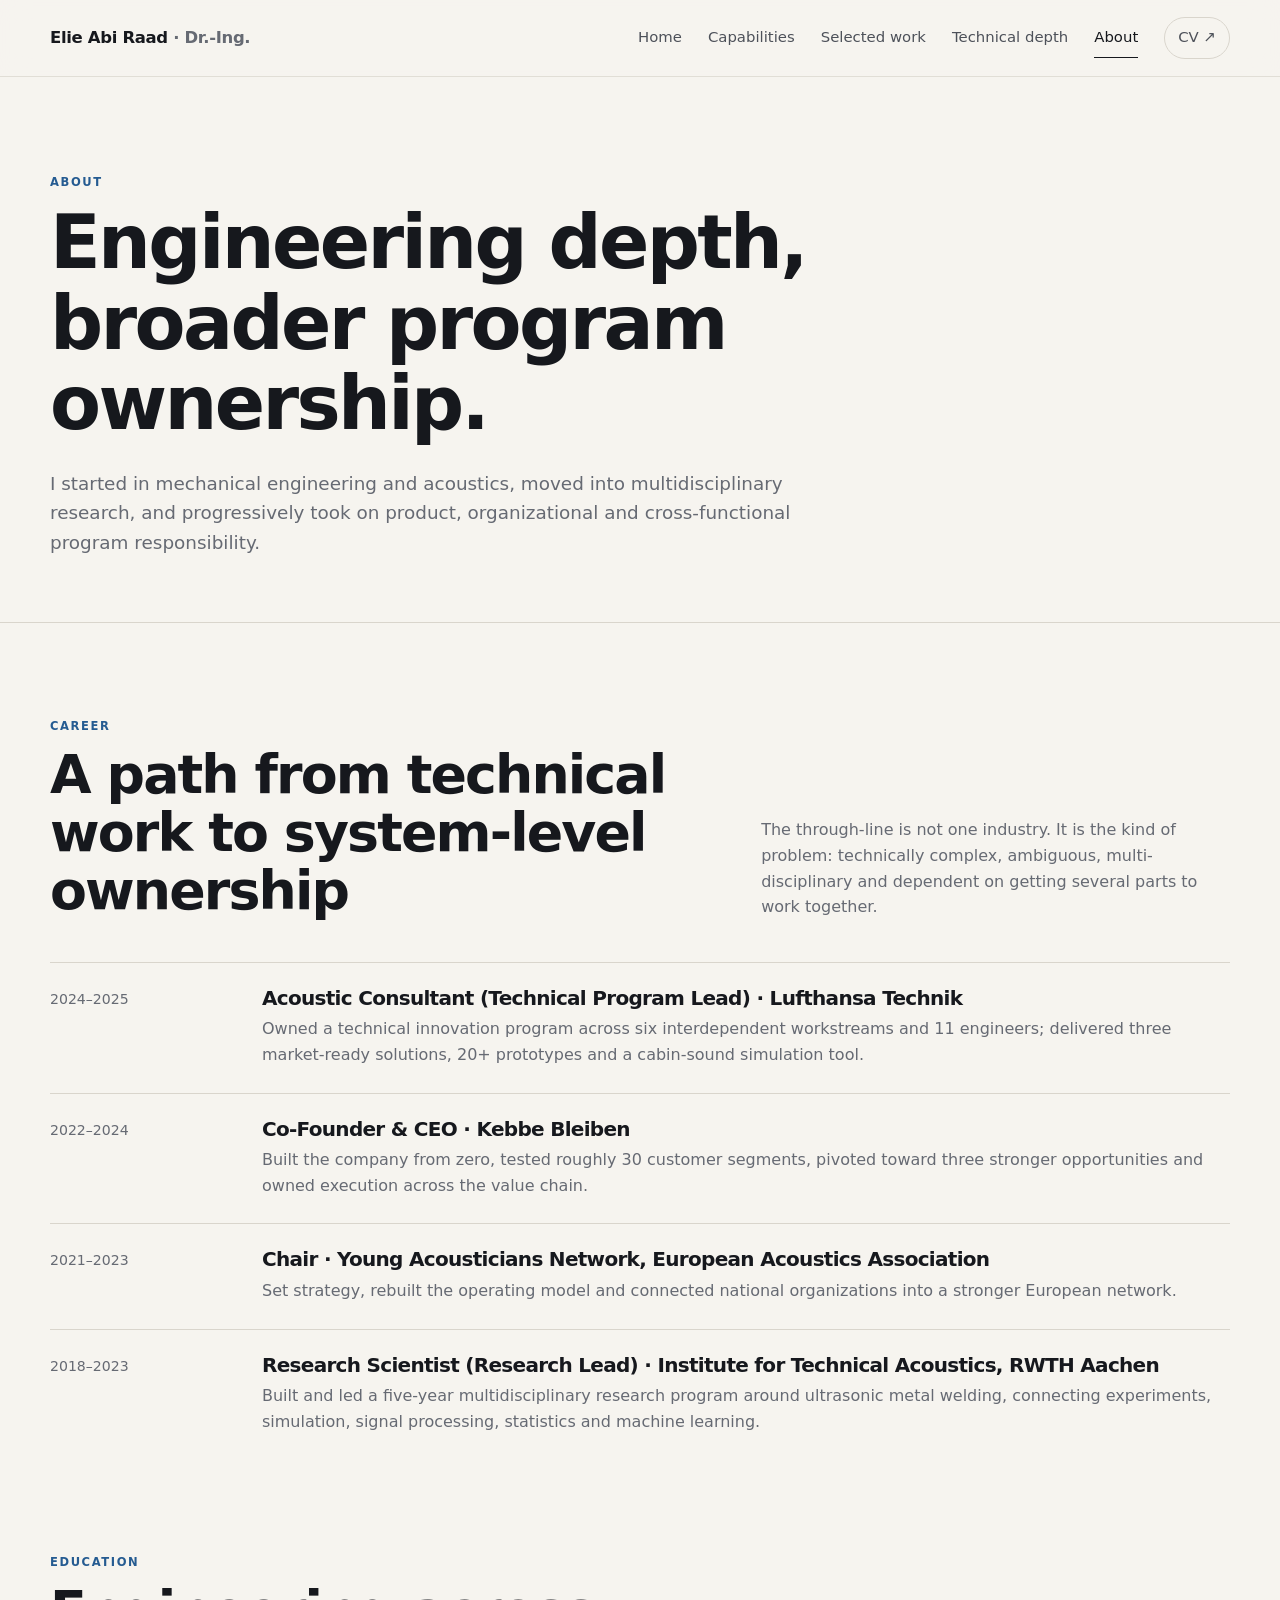
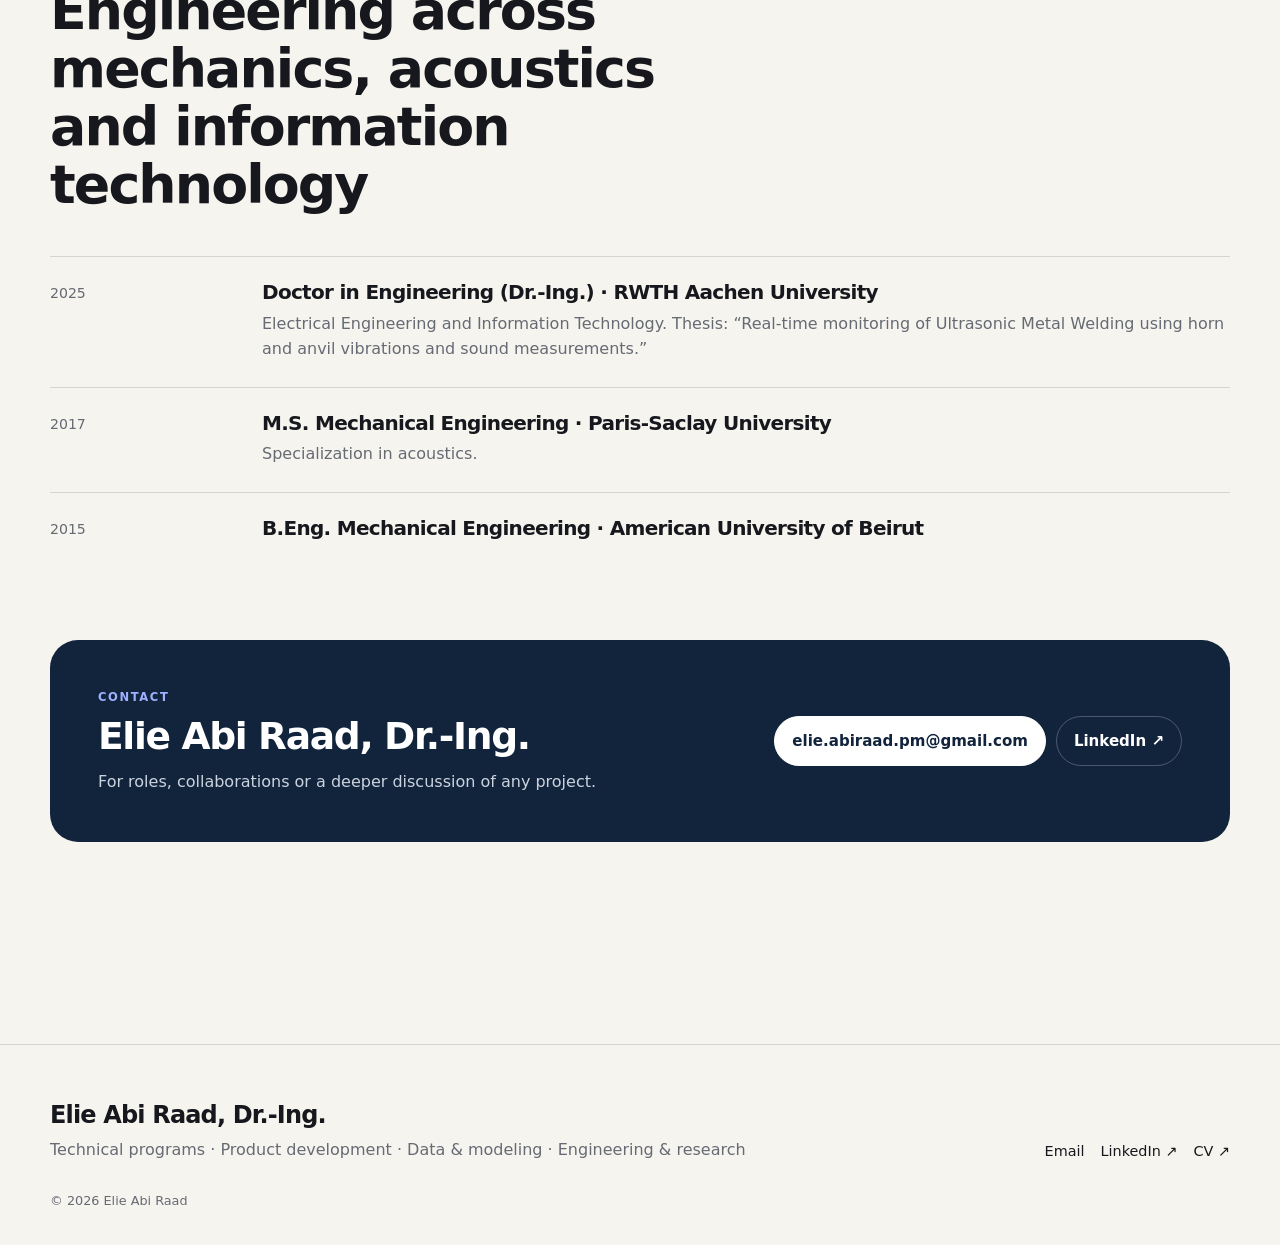
==== about.html @ b0525b2e "Add portfolio website" ====
<!doctype html><html lang="en"><head><meta charset="utf-8"><meta name="viewport" content="width=device-width,initial-scale=1"><title>About — Elie Abi Raad</title><meta name="description" content="Professional background and education of Elie Abi Raad, Dr.-Ing."><meta name="theme-color" content="#f6f4ef"><link rel="icon" href="assets/favicon.svg" type="image/svg+xml"><link rel="stylesheet" href="assets/styles.css"></head><body><nav class="nav"><div class="container nav-inner"><a class="brand" href="index.html">Elie Abi Raad <span>· Dr.-Ing.</span></a><button class="menu-btn" aria-label="Open navigation">☰</button><div class="nav-links"><a href="index.html">Home</a><a href="capabilities.html">Capabilities</a><a href="work.html">Selected work</a><a href="expertise.html">Technical depth</a><a class="active" href="about.html">About</a><a class="cv-link" href="Elie_Abi_Raad_CV.pdf" target="_blank">CV ↗</a></div></div></nav><header class="page-hero"><div class="container"><div class="kicker">About</div><h1>Engineering depth, broader program ownership.</h1><p>I started in mechanical engineering and acoustics, moved into multidisciplinary research, and progressively took on product, organizational and cross-functional program responsibility.</p></div></header><main class="section"><div class="container"><div class="section-head"><div><div class="kicker">Career</div><h2>A path from technical work to system-level ownership</h2></div><p>The through-line is not one industry. It is the kind of problem: technically complex, ambiguous, multi-disciplinary and dependent on getting several parts to work together.</p></div><div class="timeline">
<div class="timeline-item"><div class="date">2024–2025</div><div><h3>Acoustic Consultant (Technical Program Lead) · Lufthansa Technik</h3><p>Owned a technical innovation program across six interdependent workstreams and 11 engineers; delivered three market-ready solutions, 20+ prototypes and a cabin-sound simulation tool.</p></div></div>
<div class="timeline-item"><div class="date">2022–2024</div><div><h3>Co-Founder &amp; CEO · Kebbe Bleiben</h3><p>Built the company from zero, tested roughly 30 customer segments, pivoted toward three stronger opportunities and owned execution across the value chain.</p></div></div>
<div class="timeline-item"><div class="date">2021–2023</div><div><h3>Chair · Young Acousticians Network, European Acoustics Association</h3><p>Set strategy, rebuilt the operating model and connected national organizations into a stronger European network.</p></div></div>
<div class="timeline-item"><div class="date">2018–2023</div><div><h3>Research Scientist (Research Lead) · Institute for Technical Acoustics, RWTH Aachen</h3><p>Built and led a five-year multidisciplinary research program around ultrasonic metal welding, connecting experiments, simulation, signal processing, statistics and machine learning.</p></div></div>
</div><div class="section" style="padding-bottom:0"><div class="section-head"><div><div class="kicker">Education</div><h2>Engineering across mechanics, acoustics and information technology</h2></div></div><div class="timeline"><div class="timeline-item"><div class="date">2025</div><div><h3>Doctor in Engineering (Dr.-Ing.) · RWTH Aachen University</h3><p>Electrical Engineering and Information Technology. Thesis: “Real-time monitoring of Ultrasonic Metal Welding using horn and anvil vibrations and sound measurements.”</p></div></div><div class="timeline-item"><div class="date">2017</div><div><h3>M.S. Mechanical Engineering · Paris-Saclay University</h3><p>Specialization in acoustics.</p></div></div><div class="timeline-item"><div class="date">2015</div><div><h3>B.Eng. Mechanical Engineering · American University of Beirut</h3></div></div></div></div><div class="section tight"><div class="contact-card"><div><div class="kicker" style="color:#9eb0ff">Contact</div><h2 style="font-size:2.35rem;margin-top:10px">Elie Abi Raad, Dr.-Ing.</h2><p>For roles, collaborations or a deeper discussion of any project.</p></div><div class="contact-links"><a class="btn primary" href="mailto:elie.abiraad.pm@gmail.com">elie.abiraad.pm@gmail.com</a><a class="btn" href="https://www.linkedin.com/in/elie-abi-raad" target="_blank" rel="noopener">LinkedIn ↗</a></div></div></div></div></main><footer class="footer"><div class="container footer-grid"><div><h2>Elie Abi Raad, Dr.-Ing.</h2><p>Technical programs · Product development · Data &amp; modeling · Engineering &amp; research</p></div><div class="footer-links"><a href="mailto:elie.abiraad.pm@gmail.com">Email</a><a href="https://www.linkedin.com/in/elie-abi-raad" target="_blank" rel="noopener">LinkedIn ↗</a><a href="Elie_Abi_Raad_CV.pdf" target="_blank">CV ↗</a></div></div><div class="container small" style="margin-top:28px">© <span data-year></span> Elie Abi Raad</div></footer><script src="assets/script.js"></script></body></html>
---- assets/styles.css ----
:root{
  --bg:#f6f4ef; --paper:#fbfaf7; --ink:#16181d; --muted:#666a73; --line:#d9d5cc;
  --blue:#255b91; --blue2:#dce7f2; --navy:#12243c; --green:#315f54; --green2:#dce8e3;
  --warm:#8a5b34; --warm2:#efe3d6; --accent:#6c78c9; --shadow:0 18px 55px rgba(22,24,29,.08);
  --radius:20px; --max:1180px;
}
*{box-sizing:border-box}
html{scroll-behavior:smooth}
body{margin:0;background:var(--bg);color:var(--ink);font-family:Inter,ui-sans-serif,system-ui,-apple-system,BlinkMacSystemFont,"Segoe UI",sans-serif;line-height:1.6}
a{color:inherit;text-decoration:none}
img{display:block;max-width:100%}
button{font:inherit}
.container{width:min(var(--max),calc(100% - 40px));margin:0 auto}
.nav{position:sticky;top:0;z-index:50;background:rgba(246,244,239,.92);backdrop-filter:blur(14px);border-bottom:1px solid rgba(217,213,204,.7)}
.nav-inner{height:76px;display:flex;align-items:center;justify-content:space-between;gap:24px}
.brand{font-weight:760;letter-spacing:-.02em;font-size:1.03rem;white-space:nowrap}
.brand span{font-weight:560;color:var(--muted)}
.nav-links{display:flex;align-items:center;gap:26px;font-size:.93rem;color:#4d5159}
.nav-links a{padding:8px 0;border-bottom:1px solid transparent}
.nav-links a:hover,.nav-links a.active{color:var(--ink);border-bottom-color:var(--ink)}
.nav-links .cv-link{border:1px solid var(--line);padding:8px 13px;border-radius:999px}
.nav-links .cv-link:hover{border-color:var(--ink)}
.menu-btn{display:none;border:0;background:none;font-size:1.4rem;cursor:pointer}
.hero{padding:108px 0 64px}
.hero-grid{display:grid;grid-template-columns:1.25fr .75fr;gap:70px;align-items:end}
.kicker{text-transform:uppercase;letter-spacing:.14em;font-size:.72rem;font-weight:760;color:var(--blue)}
h1,h2,h3{margin:0;line-height:1.08;letter-spacing:-.035em}
h1{font-size:clamp(3.15rem,7.2vw,6.3rem);max-width:930px}
.hero .lead{font-size:clamp(1.1rem,2.1vw,1.35rem);color:#4f535b;max-width:730px;margin:28px 0 0}
.hero-side{border-left:1px solid var(--line);padding-left:28px;color:#555962}
.hero-side strong{display:block;color:var(--ink);font-size:1rem;margin-bottom:7px}
.hero-actions{display:flex;flex-wrap:wrap;gap:12px;margin-top:34px}
.btn{display:inline-flex;align-items:center;justify-content:center;gap:8px;padding:12px 17px;border-radius:999px;border:1px solid var(--line);font-weight:680;font-size:.94rem;transition:.18s ease}
.btn:hover{transform:translateY(-1px);border-color:#9f9a90}
.btn.primary{background:var(--ink);color:white;border-color:var(--ink)}
.btn.ghost{background:rgba(255,255,255,.4)}
.proofbar{display:grid;grid-template-columns:repeat(5,1fr);border-top:1px solid var(--line);border-bottom:1px solid var(--line);margin:28px 0 0}
.proof{padding:25px 18px 24px 0}
.proof+.proof{border-left:1px solid var(--line);padding-left:22px}
.proof strong{display:block;font-size:1.85rem;letter-spacing:-.04em}
.proof span{display:block;color:var(--muted);font-size:.83rem;line-height:1.35;margin-top:4px}
.section{padding:94px 0}
.section.tight{padding:68px 0}
.section-head{display:grid;grid-template-columns:1fr .72fr;gap:60px;align-items:end;margin-bottom:42px}
.section-head h2{font-size:clamp(2.25rem,4.2vw,4rem);margin-top:10px}
.section-head p{color:var(--muted);margin:0;max-width:520px}
.grid-4{display:grid;grid-template-columns:repeat(4,1fr);gap:14px}
.grid-3{display:grid;grid-template-columns:repeat(3,1fr);gap:16px}
.card{border:1px solid var(--line);border-radius:var(--radius);padding:25px;background:rgba(255,255,255,.28);min-height:250px;display:flex;flex-direction:column;justify-content:space-between;transition:.2s ease}
.card:hover{transform:translateY(-3px);box-shadow:var(--shadow);background:var(--paper)}
.card h3{font-size:1.38rem;margin:11px 0 10px}
.card p{color:var(--muted);margin:0;font-size:.95rem}
.num{font-size:.72rem;text-transform:uppercase;letter-spacing:.12em;color:var(--muted);font-weight:750}
.link{font-weight:700;font-size:.9rem;margin-top:30px}
.project-card{min-height:330px}
.project-card .eyebrow{display:flex;justify-content:space-between;gap:15px;color:var(--muted);font-size:.76rem;text-transform:uppercase;letter-spacing:.08em}
.project-card h3{font-size:1.72rem;margin-top:32px}
.project-card .metric{font-size:2.5rem;letter-spacing:-.05em;font-weight:760;margin-top:34px}
.project-card.blue{background:var(--blue2)} .project-card.green{background:var(--green2)} .project-card.warm{background:var(--warm2)} .project-card.dark{background:var(--navy);color:white;border-color:var(--navy)} .project-card.dark p,.project-card.dark .eyebrow{color:#c8d1df}
.reading-path{border-radius:28px;background:var(--navy);color:#fff;padding:54px;display:grid;grid-template-columns:.9fr 1.1fr;gap:70px}
.reading-path p{color:#cbd3de}
.path-row{display:grid;grid-template-columns:150px 1fr;gap:20px;padding:20px 0;border-bottom:1px solid rgba(255,255,255,.14)}
.path-row:last-child{border-bottom:0}
.page-hero{padding:96px 0 65px;border-bottom:1px solid var(--line)}
.page-hero h1{font-size:clamp(2.8rem,5.8vw,5.25rem);max-width:1000px;margin-top:12px}
.page-hero p{max-width:780px;font-size:1.15rem;color:var(--muted);margin:25px 0 0}
.cap-block{display:grid;grid-template-columns:.42fr 1fr;gap:70px;padding:62px 0;border-bottom:1px solid var(--line)}
.cap-block h2{font-size:2.25rem;margin-top:8px}
.cap-list{display:grid;grid-template-columns:1fr 1fr;gap:0 40px;padding:0;margin:0;list-style:none}
.cap-list li{padding:15px 0;border-bottom:1px solid var(--line)}
.evidence{display:flex;flex-wrap:wrap;gap:8px;margin-top:24px}
.pill,.tag{display:inline-flex;border:1px solid var(--line);border-radius:999px;padding:7px 11px;font-size:.79rem;background:rgba(255,255,255,.35)}
.pill:hover{border-color:var(--ink)}
.filters{display:flex;flex-wrap:wrap;gap:8px;margin-bottom:30px}
.filter-btn{border:1px solid var(--line);background:transparent;border-radius:999px;padding:8px 13px;cursor:pointer;color:#5f6269}
.filter-btn.active,.filter-btn:hover{background:var(--ink);color:white;border-color:var(--ink)}
.work-grid{display:grid;grid-template-columns:1fr 1fr;gap:16px}
.work-card{border:1px solid var(--line);border-radius:var(--radius);padding:28px;min-height:330px;display:flex;flex-direction:column;justify-content:space-between;background:rgba(255,255,255,.28);transition:.2s ease}
.work-card:hover{transform:translateY(-3px);box-shadow:var(--shadow);background:var(--paper)}
.work-card h3{font-size:1.75rem;margin:14px 0 14px}
.work-card p{color:var(--muted);margin:0}
.tags{display:flex;gap:7px;flex-wrap:wrap;margin-top:24px}
.work-card>strong{margin-top:32px}
.case-hero{padding:88px 0 54px}
.case-hero h1{font-size:clamp(2.8rem,6vw,5.5rem);max-width:1040px;margin-top:12px}
.case-sub{display:grid;grid-template-columns:1fr .58fr;gap:70px;margin-top:28px}
.case-sub .lead{font-size:1.18rem;color:#50545c;margin:0}
.case-meta{display:grid;grid-template-columns:1fr 1fr;gap:18px;border-left:1px solid var(--line);padding-left:28px}
.meta-item small{display:block;text-transform:uppercase;letter-spacing:.1em;color:var(--muted);font-size:.67rem;font-weight:740}.meta-item strong{display:block;margin-top:5px}
.case-body{display:grid;grid-template-columns:250px 1fr;gap:70px;padding:64px 0 95px}
.case-toc{position:sticky;top:105px;align-self:start;font-size:.86rem;color:var(--muted)}
.case-toc a{display:block;padding:8px 0}.case-toc a:hover{color:var(--ink)}
.case-content section{padding:0 0 72px;scroll-margin-top:105px}
.case-content h2{font-size:2.35rem;margin-bottom:20px}
.case-content h3{font-size:1.35rem;margin:30px 0 12px}
.case-content p{font-size:1.03rem;color:#474b53;max-width:820px}
.case-content ul{color:#474b53;padding-left:1.2rem;max-width:820px}
.case-content li{margin:8px 0}
.stat-grid{display:grid;grid-template-columns:repeat(4,1fr);gap:12px;margin:28px 0}
.stat{border:1px solid var(--line);border-radius:16px;padding:20px;background:rgba(255,255,255,.3)}
.stat strong{font-size:1.75rem;display:block;letter-spacing:-.04em}.stat span{font-size:.78rem;color:var(--muted);display:block;margin-top:4px}
.diagram{border:1px solid var(--line);border-radius:20px;padding:28px;background:var(--paper);margin:28px 0;overflow:auto}
.flow{display:flex;align-items:stretch;gap:8px;min-width:690px}
.flow .node{flex:1;border:1px solid var(--line);border-radius:14px;padding:15px;background:white;font-size:.85rem}.flow .arrow{align-self:center;color:#8b8d93;font-weight:800}
.program-map{display:grid;grid-template-columns:repeat(3,1fr);gap:10px;margin:28px 0}
.program-map .node{border:1px solid var(--line);border-radius:15px;padding:17px;background:rgba(255,255,255,.5)}
.program-map strong{display:block;margin-bottom:4px}.program-map span{font-size:.82rem;color:var(--muted)}
.callout{border-left:3px solid var(--blue);padding:4px 0 4px 22px;margin:28px 0;max-width:820px}.callout strong{display:block;margin-bottom:5px}.callout p{margin:0}
.figure-grid{display:grid;grid-template-columns:1fr 1fr;gap:16px;margin:30px 0}
.figure{border:1px solid var(--line);border-radius:18px;overflow:hidden;background:white}
.figure img{width:100%;height:320px;object-fit:cover;background:#fff}.figure.tall img{height:420px;object-fit:contain;padding:10px}
.figure figcaption{padding:13px 16px;color:var(--muted);font-size:.78rem;border-top:1px solid var(--line)}
.source-list{padding:0;margin:18px 0 0;list-style:none}.source-list li{padding:9px 0;border-bottom:1px solid var(--line)}.source-list a{text-decoration:underline;text-underline-offset:3px}
.expertise-grid{display:grid;grid-template-columns:repeat(2,1fr);gap:16px}
.expertise-card{border:1px solid var(--line);border-radius:20px;padding:28px;min-height:260px;background:rgba(255,255,255,.28)}
.expertise-card h3{font-size:1.65rem;margin:12px 0}.expertise-card p{color:var(--muted)}
.timeline{margin-top:35px}
.timeline-item{display:grid;grid-template-columns:180px 1fr;gap:32px;padding:25px 0;border-top:1px solid var(--line)}
.timeline-item .date{color:var(--muted);font-size:.88rem}.timeline-item h3{font-size:1.25rem;margin-bottom:7px}.timeline-item p{margin:0;color:var(--muted)}
.contact-card{border-radius:28px;background:var(--navy);color:white;padding:48px;display:grid;grid-template-columns:1fr auto;gap:40px;align-items:center}
.contact-card p{color:#cbd3de;margin:12px 0 0}.contact-links{display:flex;flex-wrap:wrap;gap:10px}.contact-card .btn{border-color:rgba(255,255,255,.24);color:white}.contact-card .btn.primary{background:white;color:var(--navy);border-color:white}
.footer{padding:58px 0 34px;border-top:1px solid var(--line);margin-top:40px}
.footer-grid{display:flex;justify-content:space-between;align-items:end;gap:30px}.footer h2{font-size:1.5rem}.footer p{color:var(--muted);margin:8px 0 0}.footer-links{display:flex;gap:16px;flex-wrap:wrap;font-size:.9rem}.small{font-size:.8rem;color:var(--muted)}
@media(max-width:900px){
  .menu-btn{display:block}.nav-links{display:none;position:absolute;left:20px;right:20px;top:68px;background:var(--paper);border:1px solid var(--line);border-radius:16px;padding:16px;box-shadow:var(--shadow);flex-direction:column;align-items:stretch;gap:3px}.nav-links.open{display:flex}.nav-links a{padding:10px 8px}
  .hero{padding-top:72px}.hero-grid,.section-head,.reading-path,.case-sub,.case-body,.cap-block,.contact-card{grid-template-columns:1fr;gap:30px}.hero-side,.case-meta{border-left:0;border-top:1px solid var(--line);padding:24px 0 0}.case-body{padding-top:38px}.case-toc{display:none}
  .grid-4{grid-template-columns:1fr 1fr}.grid-3{grid-template-columns:1fr 1fr}.proofbar{grid-template-columns:repeat(2,1fr)}.proof:nth-child(odd){border-left:0;padding-left:0}.proof:nth-child(even){border-left:1px solid var(--line);padding-left:18px}.proof:last-child{border-top:1px solid var(--line)}
  .stat-grid{grid-template-columns:1fr 1fr}.program-map{grid-template-columns:1fr 1fr}.work-grid{grid-template-columns:1fr}.figure-grid{grid-template-columns:1fr}.expertise-grid{grid-template-columns:1fr}.timeline-item{grid-template-columns:1fr;gap:5px}
}
@media(max-width:600px){
  .container{width:min(var(--max),calc(100% - 28px))}.nav-inner{height:68px}.brand{font-size:.92rem}.brand span{display:none}
  h1{font-size:3rem}.grid-4,.grid-3{grid-template-columns:1fr}.section{padding:70px 0}.proofbar{grid-template-columns:1fr}.proof,.proof:nth-child(even),.proof:nth-child(odd){border-left:0!important;border-top:1px solid var(--line);padding:18px 0}.proof:first-child{border-top:0}.cap-list{grid-template-columns:1fr}.stat-grid,.program-map{grid-template-columns:1fr}.reading-path{padding:32px}.path-row{grid-template-columns:1fr;gap:5px}.case-meta{grid-template-columns:1fr}.figure img{height:auto}.figure.tall img{height:auto}.contact-card{padding:32px}.footer-grid{align-items:flex-start;flex-direction:column}
}
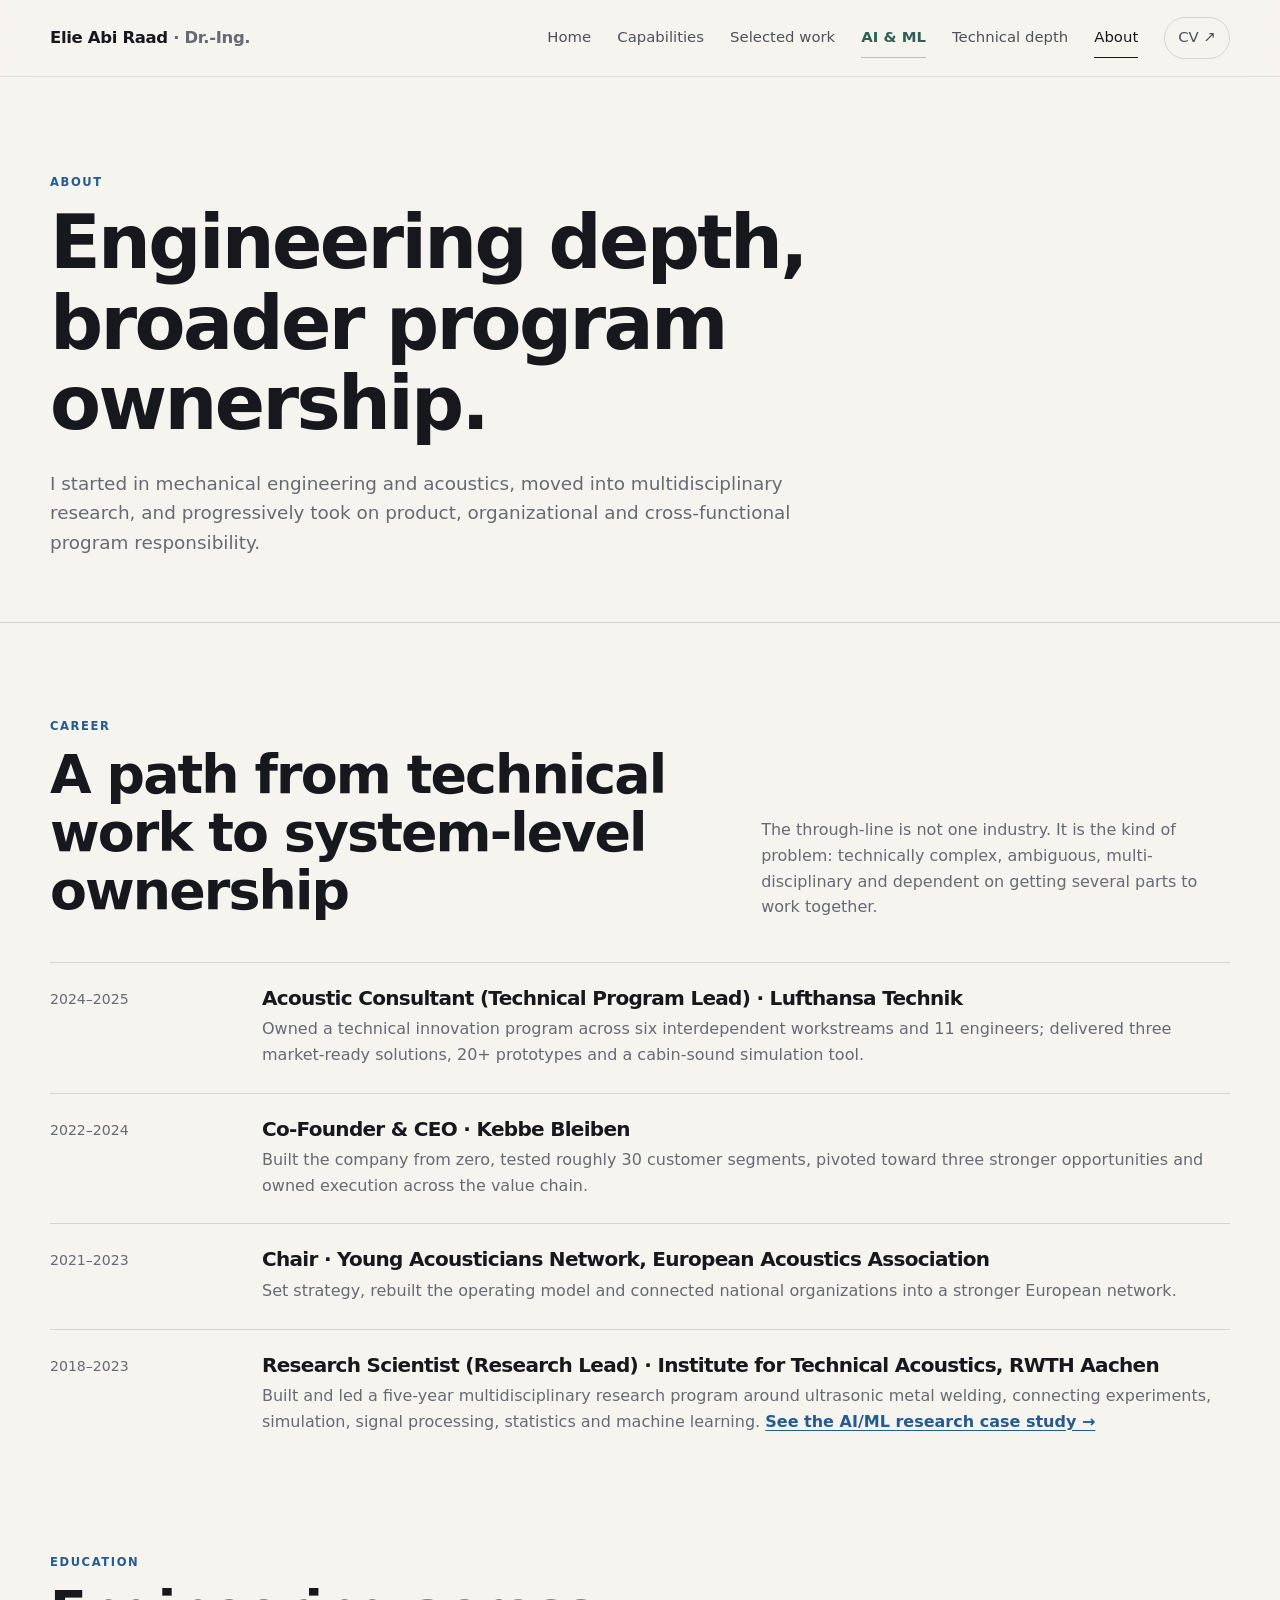
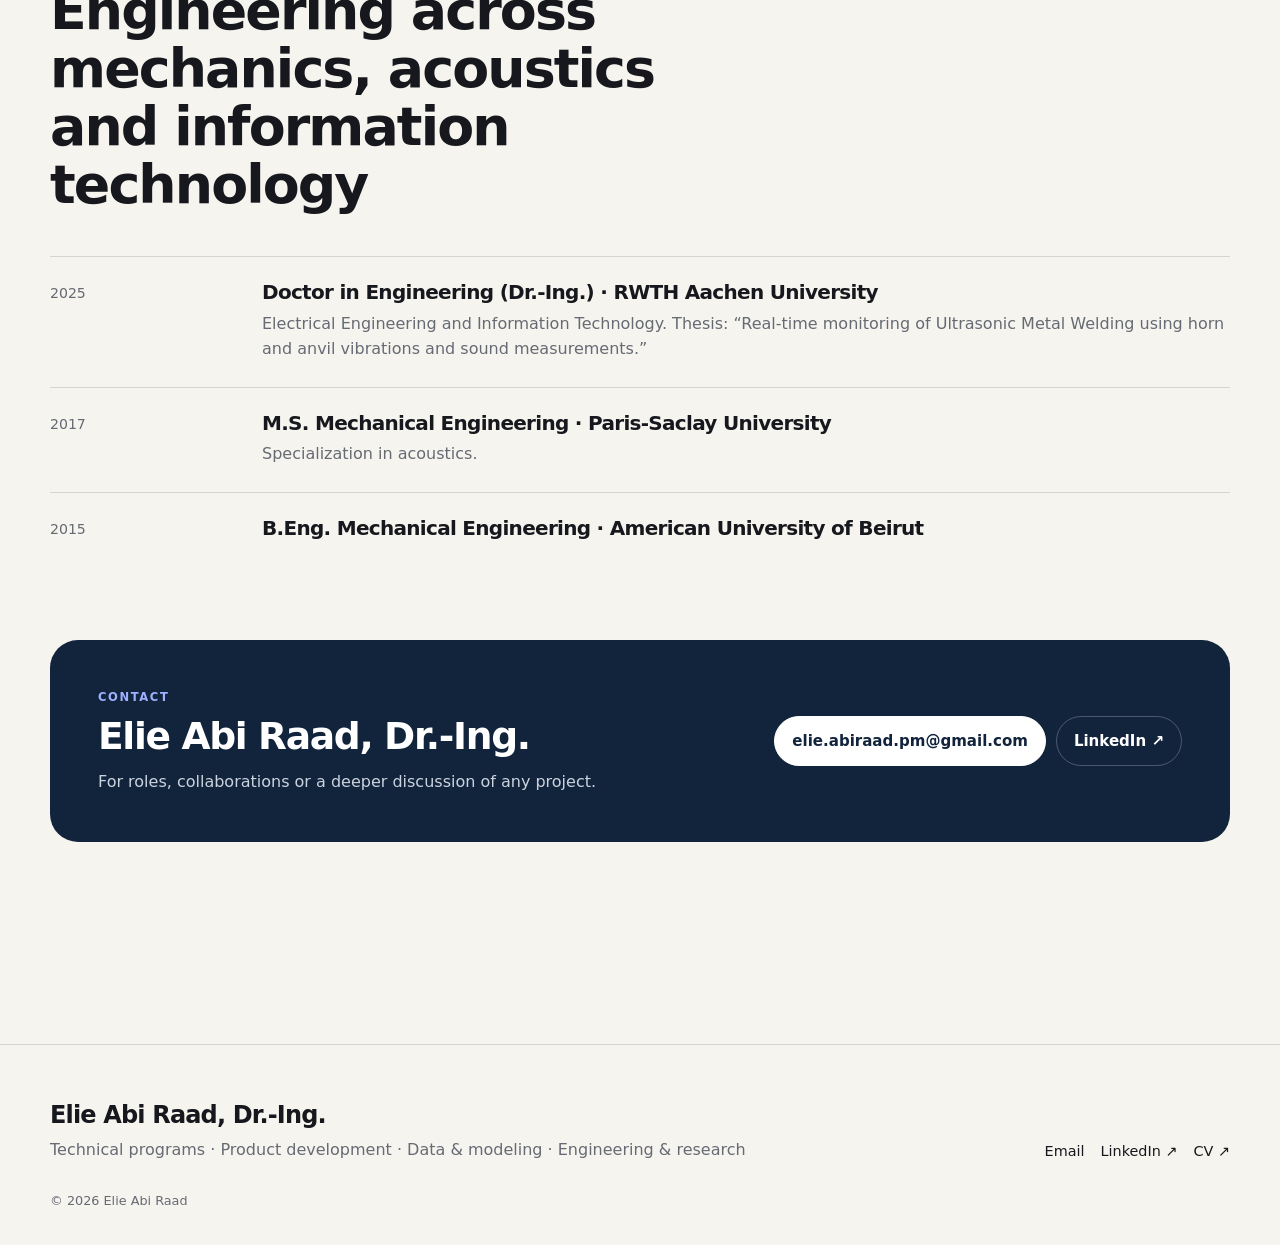
==== commit fe79c0b3: "Adding a page describing ML/AI Adding a page describing ML/AI based on my phd chapter 5 and on the d" ====
--- a/about.html
+++ b/about.html
@@ -1,6 +1,6 @@
-<!doctype html><html lang="en"><head><meta charset="utf-8"><meta name="viewport" content="width=device-width,initial-scale=1"><title>About — Elie Abi Raad</title><meta name="description" content="Professional background and education of Elie Abi Raad, Dr.-Ing."><meta name="theme-color" content="#f6f4ef"><link rel="icon" href="assets/favicon.svg" type="image/svg+xml"><link rel="stylesheet" href="assets/styles.css"></head><body><nav class="nav"><div class="container nav-inner"><a class="brand" href="index.html">Elie Abi Raad <span>· Dr.-Ing.</span></a><button class="menu-btn" aria-label="Open navigation">☰</button><div class="nav-links"><a href="index.html">Home</a><a href="capabilities.html">Capabilities</a><a href="work.html">Selected work</a><a href="expertise.html">Technical depth</a><a class="active" href="about.html">About</a><a class="cv-link" href="Elie_Abi_Raad_CV.pdf" target="_blank">CV ↗</a></div></div></nav><header class="page-hero"><div class="container"><div class="kicker">About</div><h1>Engineering depth, broader program ownership.</h1><p>I started in mechanical engineering and acoustics, moved into multidisciplinary research, and progressively took on product, organizational and cross-functional program responsibility.</p></div></header><main class="section"><div class="container"><div class="section-head"><div><div class="kicker">Career</div><h2>A path from technical work to system-level ownership</h2></div><p>The through-line is not one industry. It is the kind of problem: technically complex, ambiguous, multi-disciplinary and dependent on getting several parts to work together.</p></div><div class="timeline">
+<!doctype html><html lang="en"><head><meta charset="utf-8"><meta name="viewport" content="width=device-width,initial-scale=1"><title>About — Elie Abi Raad</title><meta name="description" content="Professional background and education of Elie Abi Raad, Dr.-Ing."><meta name="theme-color" content="#f6f4ef"><link rel="icon" href="assets/favicon.svg" type="image/svg+xml"><link rel="stylesheet" href="assets/styles.css"></head><body><nav class="nav"><div class="container nav-inner"><a class="brand" href="index.html">Elie Abi Raad <span>· Dr.-Ing.</span></a><button class="menu-btn" aria-label="Open navigation">☰</button><div class="nav-links"><a href="index.html">Home</a><a href="capabilities.html">Capabilities</a><a href="work.html">Selected work</a><a class="ai-nav-link" href="work/machine-learning.html">AI &amp; ML</a><a href="expertise.html">Technical depth</a><a class="active" href="about.html">About</a><a class="cv-link" href="Elie_Abi_Raad_CV.pdf" target="_blank">CV ↗</a></div></div></nav><header class="page-hero"><div class="container"><div class="kicker">About</div><h1>Engineering depth, broader program ownership.</h1><p>I started in mechanical engineering and acoustics, moved into multidisciplinary research, and progressively took on product, organizational and cross-functional program responsibility.</p></div></header><main class="section"><div class="container"><div class="section-head"><div><div class="kicker">Career</div><h2>A path from technical work to system-level ownership</h2></div><p>The through-line is not one industry. It is the kind of problem: technically complex, ambiguous, multi-disciplinary and dependent on getting several parts to work together.</p></div><div class="timeline">
 <div class="timeline-item"><div class="date">2024–2025</div><div><h3>Acoustic Consultant (Technical Program Lead) · Lufthansa Technik</h3><p>Owned a technical innovation program across six interdependent workstreams and 11 engineers; delivered three market-ready solutions, 20+ prototypes and a cabin-sound simulation tool.</p></div></div>
 <div class="timeline-item"><div class="date">2022–2024</div><div><h3>Co-Founder &amp; CEO · Kebbe Bleiben</h3><p>Built the company from zero, tested roughly 30 customer segments, pivoted toward three stronger opportunities and owned execution across the value chain.</p></div></div>
 <div class="timeline-item"><div class="date">2021–2023</div><div><h3>Chair · Young Acousticians Network, European Acoustics Association</h3><p>Set strategy, rebuilt the operating model and connected national organizations into a stronger European network.</p></div></div>
-<div class="timeline-item"><div class="date">2018–2023</div><div><h3>Research Scientist (Research Lead) · Institute for Technical Acoustics, RWTH Aachen</h3><p>Built and led a five-year multidisciplinary research program around ultrasonic metal welding, connecting experiments, simulation, signal processing, statistics and machine learning.</p></div></div>
+<div class="timeline-item"><div class="date">2018–2023</div><div><h3>Research Scientist (Research Lead) · Institute for Technical Acoustics, RWTH Aachen</h3><p>Built and led a five-year multidisciplinary research program around ultrasonic metal welding, connecting experiments, simulation, signal processing, statistics and machine learning. <a href="work/machine-learning.html" class="inline-case-link">See the AI/ML research case study →</a></p></div></div>
 </div><div class="section" style="padding-bottom:0"><div class="section-head"><div><div class="kicker">Education</div><h2>Engineering across mechanics, acoustics and information technology</h2></div></div><div class="timeline"><div class="timeline-item"><div class="date">2025</div><div><h3>Doctor in Engineering (Dr.-Ing.) · RWTH Aachen University</h3><p>Electrical Engineering and Information Technology. Thesis: “Real-time monitoring of Ultrasonic Metal Welding using horn and anvil vibrations and sound measurements.”</p></div></div><div class="timeline-item"><div class="date">2017</div><div><h3>M.S. Mechanical Engineering · Paris-Saclay University</h3><p>Specialization in acoustics.</p></div></div><div class="timeline-item"><div class="date">2015</div><div><h3>B.Eng. Mechanical Engineering · American University of Beirut</h3></div></div></div></div><div class="section tight"><div class="contact-card"><div><div class="kicker" style="color:#9eb0ff">Contact</div><h2 style="font-size:2.35rem;margin-top:10px">Elie Abi Raad, Dr.-Ing.</h2><p>For roles, collaborations or a deeper discussion of any project.</p></div><div class="contact-links"><a class="btn primary" href="mailto:elie.abiraad.pm@gmail.com">elie.abiraad.pm@gmail.com</a><a class="btn" href="https://www.linkedin.com/in/elie-abi-raad" target="_blank" rel="noopener">LinkedIn ↗</a></div></div></div></div></main><footer class="footer"><div class="container footer-grid"><div><h2>Elie Abi Raad, Dr.-Ing.</h2><p>Technical programs · Product development · Data &amp; modeling · Engineering &amp; research</p></div><div class="footer-links"><a href="mailto:elie.abiraad.pm@gmail.com">Email</a><a href="https://www.linkedin.com/in/elie-abi-raad" target="_blank" rel="noopener">LinkedIn ↗</a><a href="Elie_Abi_Raad_CV.pdf" target="_blank">CV ↗</a></div></div><div class="container small" style="margin-top:28px">© <span data-year></span> Elie Abi Raad</div></footer><script src="assets/script.js"></script></body></html>
--- a/assets/styles.css
+++ b/assets/styles.css
@@ -22,6 +22,10 @@
 .nav-links .cv-link{border:1px solid var(--line);padding:8px 13px;border-radius:999px}
 .nav-links .cv-link:hover{border-color:var(--ink)}
 .menu-btn{display:none;border:0;background:none;font-size:1.4rem;cursor:pointer}
+.nav-links .ai-nav-link{font-weight:750;color:var(--green);border-bottom-color:rgba(49,95,84,.35)}
+.nav-links .ai-nav-link:hover{border-bottom-color:var(--green)}
+.inline-case-link{color:var(--blue);font-weight:700;text-decoration:underline;text-underline-offset:3px}
+@media(max-width:1100px) and (min-width:901px){.nav-inner{gap:15px}.brand{font-size:.95rem}.nav-links{gap:12px;font-size:.82rem}}
 .hero{padding:108px 0 64px}
 .hero-grid{display:grid;grid-template-columns:1.25fr .75fr;gap:70px;align-items:end}
 .kicker{text-transform:uppercase;letter-spacing:.14em;font-size:.72rem;font-weight:760;color:var(--blue)}
@@ -132,3 +136,72 @@
   .container{width:min(var(--max),calc(100% - 28px))}.nav-inner{height:68px}.brand{font-size:.92rem}.brand span{display:none}
   h1{font-size:3rem}.grid-4,.grid-3{grid-template-columns:1fr}.section{padding:70px 0}.proofbar{grid-template-columns:1fr}.proof,.proof:nth-child(even),.proof:nth-child(odd){border-left:0!important;border-top:1px solid var(--line);padding:18px 0}.proof:first-child{border-top:0}.cap-list{grid-template-columns:1fr}.stat-grid,.program-map{grid-template-columns:1fr}.reading-path{padding:32px}.path-row{grid-template-columns:1fr;gap:5px}.case-meta{grid-template-columns:1fr}.figure img{height:auto}.figure.tall img{height:auto}.contact-card{padding:32px}.footer-grid{align-items:flex-start;flex-direction:column}
 }
+
+
+/* Peer-reviewed paper deep-dive page (scoped to .paper-* classes) */
+.paper-hero{padding-top:47px;padding-bottom:46px}
+.paper-breadcrumb{color:var(--muted);font-size:.84rem;margin:0 0 42px}
+.paper-breadcrumb a{text-decoration:underline;text-underline-offset:3px;text-decoration-color:var(--line)}
+.paper-breadcrumb span{padding:0 7px;color:#a3a09b}
+.paper-hero h1{max-width:1100px;font-size:clamp(2.8rem,5.9vw,5.25rem);letter-spacing:-.052em;line-height:1.035}
+.paper-hero-bottom{display:grid;grid-template-columns:1.1fr .7fr;gap:36px;align-items:end;margin-top:28px}
+.paper-lede{font-size:clamp(1.1rem,1.75vw,1.3rem);line-height:1.62;color:#51555c;max-width:790px;margin:0}
+.paper-hero-actions{display:flex;gap:10px;flex-wrap:wrap;justify-content:flex-end}
+.paper-label-row{border-top:1px solid var(--line);padding-top:18px;margin-top:41px;display:flex;flex-wrap:wrap;gap:8px 28px;color:var(--muted);font-size:.83rem}
+.paper-label-row span:before{content:"•";margin-right:8px;color:var(--blue)}
+.paper-photo-wrap{margin-top:2px}
+.paper-photo{margin:0;border:1px solid var(--line);border-radius:0 0 20px 20px;overflow:hidden;background:var(--paper)}
+.paper-photo a{display:block;overflow:hidden;background:#d8dce1}
+.paper-photo img{width:100%;height:clamp(330px,45vw,560px);object-fit:cover;object-position:center 58%;transition:transform .35s ease}
+.paper-photo a:hover img{transform:scale(1.018)}
+.paper-photo figcaption{padding:14px 21px;color:var(--muted);font-size:.86rem;line-height:1.5}
+.paper-photo figcaption strong{color:var(--ink)}.paper-photo figcaption span,.paper-figure figcaption span{color:#767a82}
+.paper-proof{display:grid;grid-template-columns:repeat(4,1fr);border-bottom:1px solid var(--line);padding:26px 0 29px;gap:16px}
+.paper-proof>div{padding-left:20px;border-left:1px solid var(--line)}.paper-proof>div:first-child{padding-left:0;border:0}
+.paper-proof strong{display:block;letter-spacing:-.05em;font-size:clamp(1.65rem,2.7vw,2.4rem);line-height:1.15}
+.paper-proof span{display:block;color:var(--muted);font-size:.83rem;margin-top:7px;line-height:1.3;max-width:215px}
+.paper-case-body{padding-top:72px}.paper-case-body .case-toc{top:112px}
+.paper-case-body .case-toc a{border-left:1px solid var(--line);padding:8px 0 8px 14px}
+.paper-case-body .case-toc a:hover{border-left-color:var(--blue);color:var(--blue)}
+.paper-content section{padding-bottom:82px;border-bottom:1px solid var(--line);margin-bottom:70px}
+.paper-content section:last-child{border-bottom:0;margin-bottom:0;padding-bottom:0}
+.paper-content h2{font-size:clamp(2rem,3.25vw,2.85rem);max-width:770px;line-height:1.15;margin:12px 0 20px}
+.paper-content p{font-size:1.04rem;line-height:1.78;margin:17px 0}
+.paper-content a:not(.btn){color:var(--blue)}
+.paper-pullquote{border-left:3px solid var(--blue);padding:18px 0 18px 25px;margin:28px 0;color:var(--navy);font-weight:630;line-height:1.46;font-size:clamp(1.2rem,2vw,1.56rem);max-width:780px}
+.paper-detail-grid,.paper-results-grid,.paper-skill-grid{display:grid;grid-template-columns:repeat(2,1fr);gap:12px;margin-top:30px}
+.paper-detail-grid>div,.paper-skill-grid>div{background:var(--paper);border:1px solid var(--line);border-radius:16px;padding:21px}
+.paper-mini-kicker{display:block;letter-spacing:.13em;text-transform:uppercase;color:var(--blue);font-weight:740;font-size:.71rem;margin-bottom:10px}
+.paper-detail-grid strong,.paper-skill-grid strong{display:block;font-size:1.11rem;line-height:1.3}
+.paper-detail-grid p,.paper-skill-grid p{font-size:.9rem;color:var(--muted);line-height:1.56;margin:8px 0 0}
+.paper-steps{display:grid;grid-template-columns:repeat(3,1fr);gap:9px;margin:27px 0 30px}
+.paper-steps>div{border:1px solid var(--line);border-radius:13px;background:var(--paper);padding:18px;min-width:0}
+.paper-steps span{display:block;color:var(--blue);font-size:.7rem;font-weight:750;letter-spacing:.1em;margin-bottom:8px}
+.paper-steps strong{display:block;font-size:1.08rem}.paper-steps small{display:block;color:var(--muted);font-size:.78rem;line-height:1.35;margin-top:5px}
+.paper-figure-pair{display:grid;grid-template-columns:1fr 1fr;gap:16px;margin-top:28px}
+.paper-figure{margin:30px 0 26px;border:1px solid var(--line);border-radius:15px;overflow:hidden;background:#fff}
+.paper-figure-pair .paper-figure{margin:0}
+.paper-figure a{display:block;overflow:hidden;background:white}
+.paper-figure img{width:100%;height:auto;object-fit:contain;background:white}
+.paper-figure-pair .paper-figure img{aspect-ratio:1.7;object-fit:contain}
+.paper-figure figcaption{padding:13px 18px 15px;font-size:.84rem;line-height:1.55;color:var(--muted);border-top:1px solid var(--line)}
+.paper-figure figcaption strong{color:var(--ink)}
+.paper-figure-wide{margin:30px 0}
+.paper-detection-steps{margin:27px 0;padding:0;list-style:none!important;max-width:850px!important}
+.paper-detection-steps li{display:flex;gap:18px;align-items:baseline;padding:17px 0;border-top:1px solid var(--line);margin:0!important}
+.paper-detection-steps li:last-child{border-bottom:1px solid var(--line)}
+.paper-detection-steps strong{min-width:235px;max-width:235px;font-size:1rem;color:var(--ink);line-height:1.4}
+.paper-detection-steps span{line-height:1.58;color:var(--muted);font-size:.94rem}
+.paper-more-figure{margin:20px 0 10px;border:1px solid var(--line);border-radius:15px;overflow:hidden;background:var(--paper)}
+.paper-more-figure summary{padding:17px 20px;cursor:pointer;color:var(--blue);font-weight:670}
+.paper-more-figure summary:hover{text-decoration:underline}.paper-more-figure figure{margin:12px 16px 16px}
+.paper-results-grid>div{border-top:2px solid var(--blue);padding:16px 2px 10px}
+.paper-results-grid strong{display:block;font-size:1.95rem;line-height:1.2;letter-spacing:-.04em}
+.paper-results-grid span{display:block;color:var(--muted);font-size:.86rem;margin-top:5px}
+.paper-related{background:var(--blue2);border-radius:18px;padding:27px 30px;display:grid;grid-template-columns:1fr auto;align-items:center;gap:20px;margin-top:32px}
+.paper-related h3{margin:7px 0 9px;font-size:1.4rem}.paper-related p{margin:0;font-size:.93rem;line-height:1.6}.paper-related .btn{white-space:nowrap;background:rgba(255,255,255,.5)}
+.paper-smallnote{font-size:.83rem!important;color:var(--muted)!important;margin-top:26px!important}
+@media(max-width:1080px){.paper-hero-bottom{grid-template-columns:1fr}.paper-hero-actions{justify-content:flex-start}.paper-case-body{gap:35px;grid-template-columns:200px 1fr}}
+@media(max-width:900px){.paper-case-body{grid-template-columns:1fr}.paper-proof{grid-template-columns:repeat(2,1fr)}.paper-proof>div:nth-child(3){border:0;padding-left:0}.paper-related{grid-template-columns:1fr}}
+@media(max-width:600px){.paper-hero{padding-top:25px}.paper-breadcrumb{margin-bottom:26px}.paper-label-row{gap:8px 16px}.paper-photo img{height:auto}.paper-proof{gap:14px}.paper-proof>div{padding-left:14px}.paper-proof strong{font-size:1.68rem}.paper-proof span{font-size:.79rem}.paper-figure-pair,.paper-detail-grid,.paper-skill-grid{grid-template-columns:1fr}.paper-steps{grid-template-columns:repeat(2,1fr)}.paper-steps>div{padding:13px}.paper-content section{padding-bottom:54px;margin-bottom:53px}.paper-detection-steps li{display:block}.paper-detection-steps strong{display:block;max-width:none;margin-bottom:6px}.paper-related{padding:24px}.paper-hero h1{font-size:clamp(2.75rem,9vw,3.5rem)}}
+@media(prefers-reduced-motion:reduce){.paper-photo img{transition:none}}
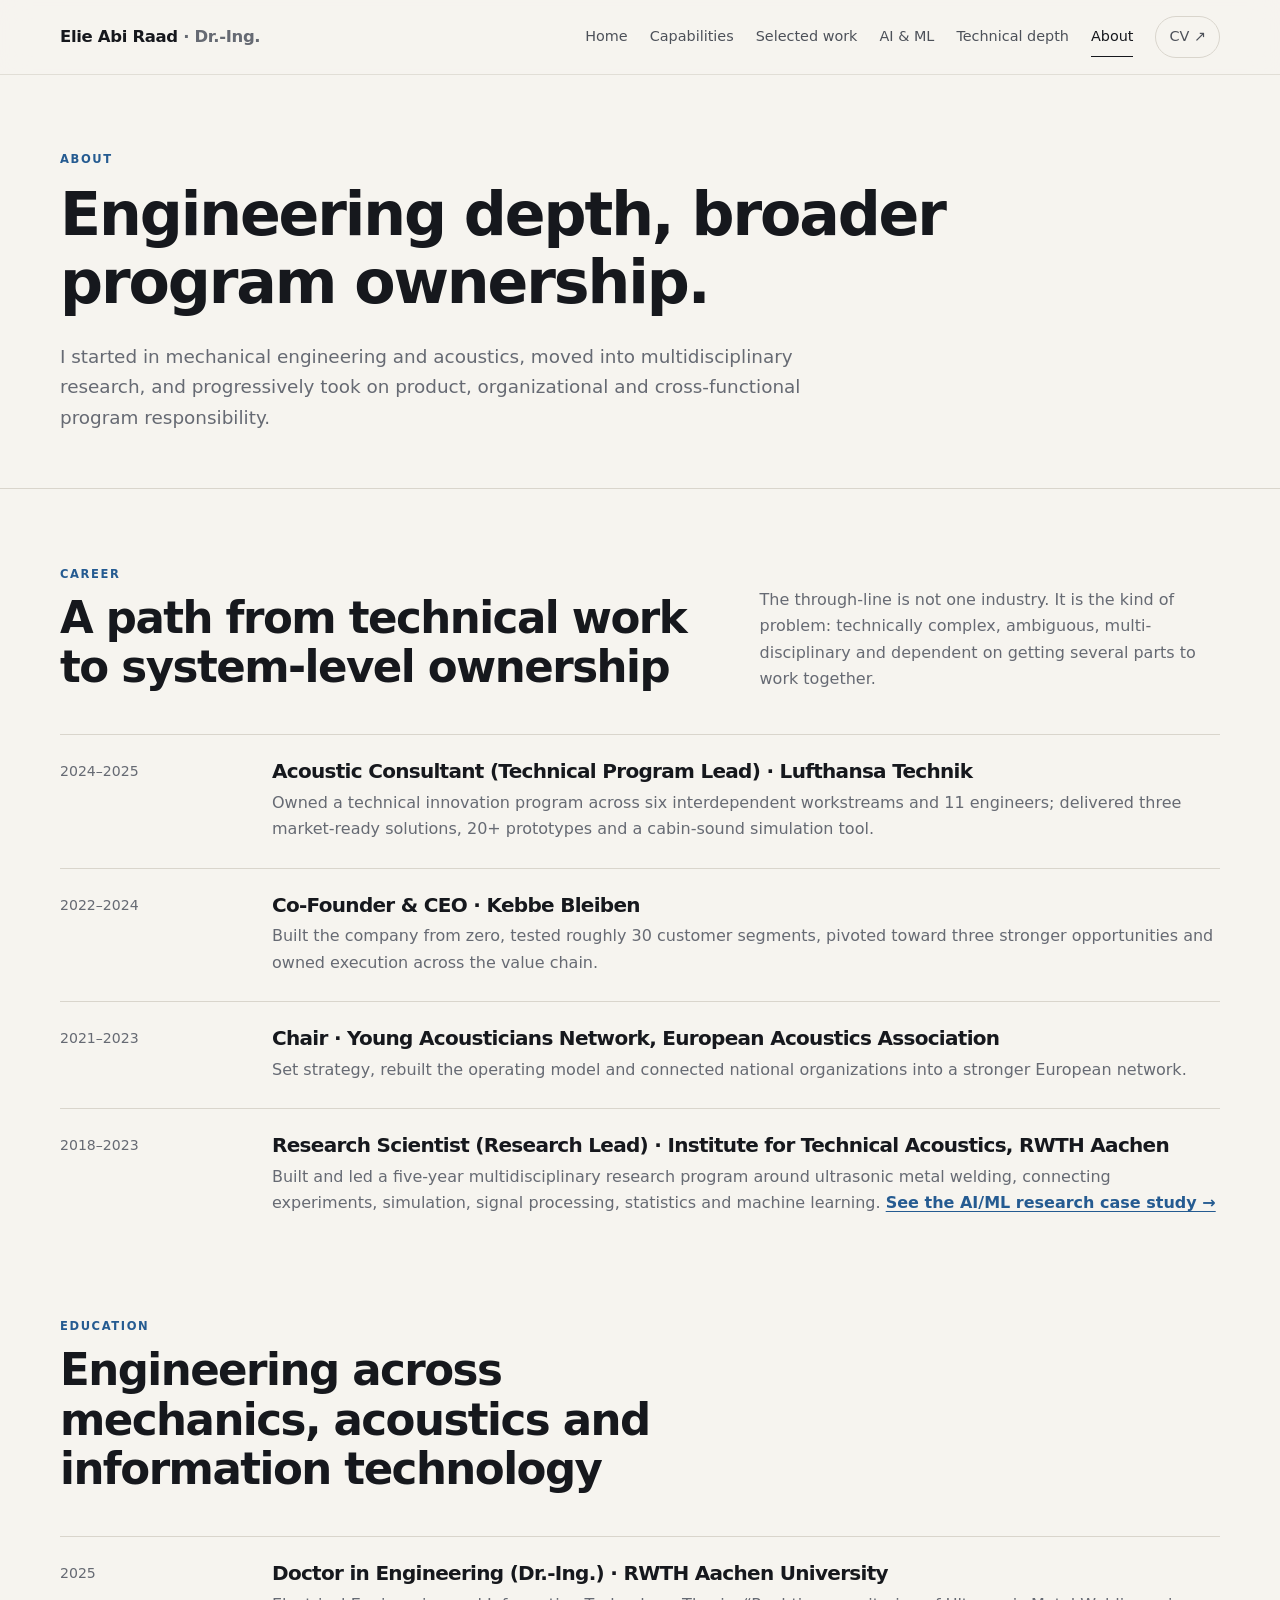
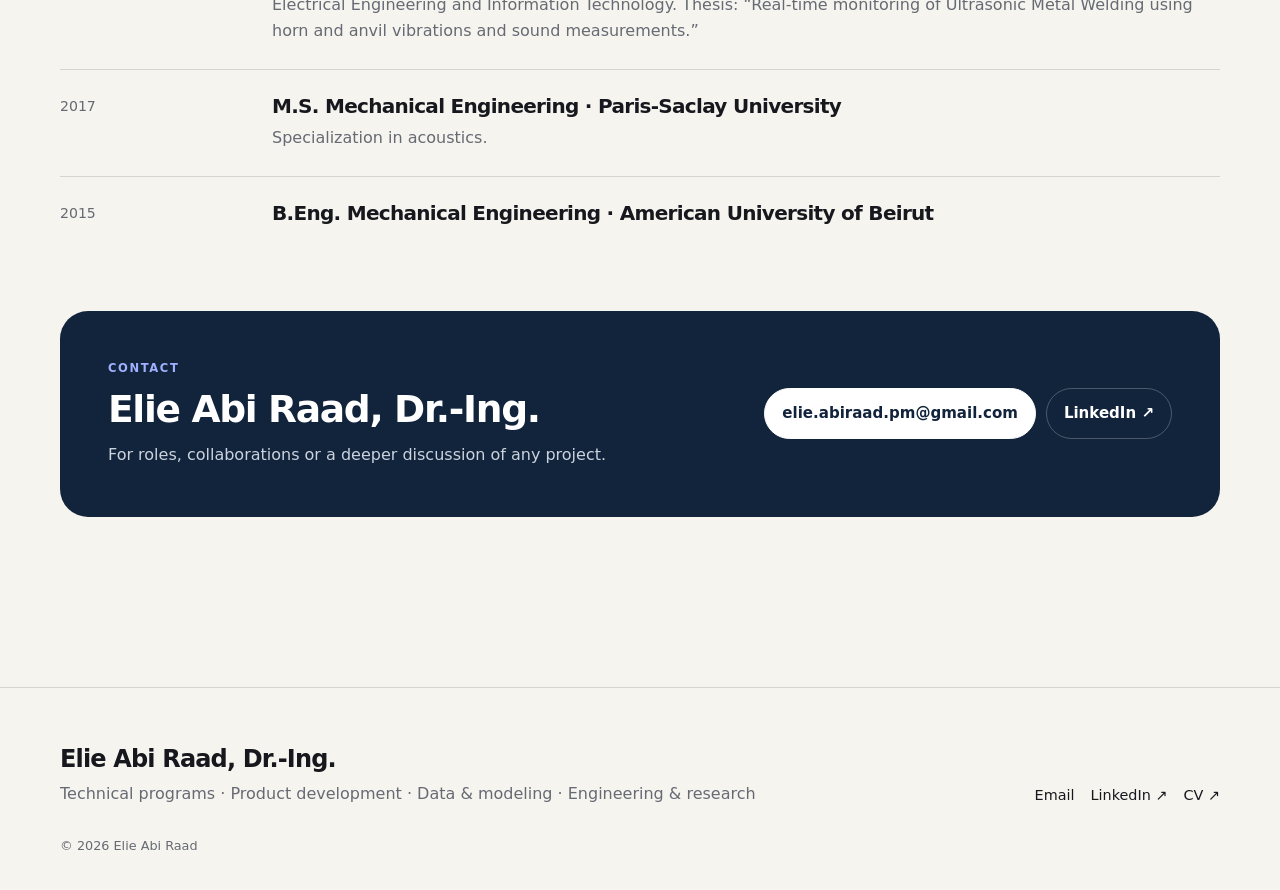
==== commit 5d0f9e9d: "Unifying the themes" ====
--- a/about.html
+++ b/about.html
@@ -1,4 +1,4 @@
-<!doctype html><html lang="en"><head><meta charset="utf-8"><meta name="viewport" content="width=device-width,initial-scale=1"><title>About — Elie Abi Raad</title><meta name="description" content="Professional background and education of Elie Abi Raad, Dr.-Ing."><meta name="theme-color" content="#f6f4ef"><link rel="icon" href="assets/favicon.svg" type="image/svg+xml"><link rel="stylesheet" href="assets/styles.css"></head><body><nav class="nav"><div class="container nav-inner"><a class="brand" href="index.html">Elie Abi Raad <span>· Dr.-Ing.</span></a><button class="menu-btn" aria-label="Open navigation">☰</button><div class="nav-links"><a href="index.html">Home</a><a href="capabilities.html">Capabilities</a><a href="work.html">Selected work</a><a class="ai-nav-link" href="work/machine-learning.html">AI &amp; ML</a><a href="expertise.html">Technical depth</a><a class="active" href="about.html">About</a><a class="cv-link" href="Elie_Abi_Raad_CV.pdf" target="_blank">CV ↗</a></div></div></nav><header class="page-hero"><div class="container"><div class="kicker">About</div><h1>Engineering depth, broader program ownership.</h1><p>I started in mechanical engineering and acoustics, moved into multidisciplinary research, and progressively took on product, organizational and cross-functional program responsibility.</p></div></header><main class="section"><div class="container"><div class="section-head"><div><div class="kicker">Career</div><h2>A path from technical work to system-level ownership</h2></div><p>The through-line is not one industry. It is the kind of problem: technically complex, ambiguous, multi-disciplinary and dependent on getting several parts to work together.</p></div><div class="timeline">
+<!doctype html><html lang="en"><head><meta charset="utf-8"><meta name="viewport" content="width=device-width,initial-scale=1"><title>About — Elie Abi Raad</title><meta name="description" content="Professional background and education of Elie Abi Raad, Dr.-Ing."><meta name="theme-color" content="#f6f4ef"><link rel="icon" href="assets/favicon.svg" type="image/svg+xml"><link rel="stylesheet" href="assets/styles.css?v=20261106b"></head><body><nav class="nav"><div class="container nav-inner"><a class="brand" href="index.html">Elie Abi Raad <span>· Dr.-Ing.</span></a><button class="menu-btn" aria-label="Open navigation">☰</button><div class="nav-links"><a href="index.html">Home</a><a href="capabilities.html">Capabilities</a><a href="work.html">Selected work</a><a class="ai-nav-link" href="work/machine-learning.html">AI &amp; ML</a><a href="expertise.html">Technical depth</a><a class="active" href="about.html">About</a><a class="cv-link" href="Elie_Abi_Raad_CV.pdf" target="_blank">CV ↗</a></div></div></nav><header class="page-hero"><div class="container"><div class="kicker">About</div><h1>Engineering depth, broader program ownership.</h1><p>I started in mechanical engineering and acoustics, moved into multidisciplinary research, and progressively took on product, organizational and cross-functional program responsibility.</p></div></header><main class="section"><div class="container"><div class="section-head"><div><div class="kicker">Career</div><h2>A path from technical work to system-level ownership</h2></div><p>The through-line is not one industry. It is the kind of problem: technically complex, ambiguous, multi-disciplinary and dependent on getting several parts to work together.</p></div><div class="timeline">
 <div class="timeline-item"><div class="date">2024–2025</div><div><h3>Acoustic Consultant (Technical Program Lead) · Lufthansa Technik</h3><p>Owned a technical innovation program across six interdependent workstreams and 11 engineers; delivered three market-ready solutions, 20+ prototypes and a cabin-sound simulation tool.</p></div></div>
 <div class="timeline-item"><div class="date">2022–2024</div><div><h3>Co-Founder &amp; CEO · Kebbe Bleiben</h3><p>Built the company from zero, tested roughly 30 customer segments, pivoted toward three stronger opportunities and owned execution across the value chain.</p></div></div>
 <div class="timeline-item"><div class="date">2021–2023</div><div><h3>Chair · Young Acousticians Network, European Acoustics Association</h3><p>Set strategy, rebuilt the operating model and connected national organizations into a stronger European network.</p></div></div>
--- a/assets/styles.css
+++ b/assets/styles.css
@@ -3,35 +3,33 @@
   --bg:#f6f4ef; --paper:#fbfaf7; --ink:#16181d; --muted:#666a73; --line:#d9d5cc;
   --blue:#255b91; --blue2:#dce7f2; --navy:#12243c; --green:#315f54; --green2:#dce8e3;
   --warm:#8a5b34; --warm2:#efe3d6; --accent:#6c78c9; --shadow:0 18px 55px rgba(22,24,29,.08);
-  --radius:20px; --max:1180px;
+  --radius:18px; --max:1160px;
 }
 *{box-sizing:border-box}
-html{scroll-behavior:smooth}
-body{margin:0;background:var(--bg);color:var(--ink);font-family:Inter,ui-sans-serif,system-ui,-apple-system,BlinkMacSystemFont,"Segoe UI",sans-serif;line-height:1.6}
+html{scroll-behavior:smooth;scroll-padding-top:100px}
+body{margin:0;background:var(--bg);color:var(--ink);font-family:Inter,ui-sans-serif,system-ui,-apple-system,BlinkMacSystemFont,"Segoe UI",sans-serif;line-height:1.65;-webkit-font-smoothing:antialiased}
 a{color:inherit;text-decoration:none}
 img{display:block;max-width:100%}
 button{font:inherit}
 .container{width:min(var(--max),calc(100% - 40px));margin:0 auto}
 .nav{position:sticky;top:0;z-index:50;background:rgba(246,244,239,.92);backdrop-filter:blur(14px);border-bottom:1px solid rgba(217,213,204,.7)}
-.nav-inner{height:76px;display:flex;align-items:center;justify-content:space-between;gap:24px}
+.nav-inner{height:74px;display:flex;align-items:center;justify-content:space-between;gap:24px}
 .brand{font-weight:760;letter-spacing:-.02em;font-size:1.03rem;white-space:nowrap}
 .brand span{font-weight:560;color:var(--muted)}
-.nav-links{display:flex;align-items:center;gap:26px;font-size:.93rem;color:#4d5159}
+.nav-links{display:flex;align-items:center;gap:22px;font-size:.9rem;color:#4d5159}
 .nav-links a{padding:8px 0;border-bottom:1px solid transparent}
 .nav-links a:hover,.nav-links a.active{color:var(--ink);border-bottom-color:var(--ink)}
 .nav-links .cv-link{border:1px solid var(--line);padding:8px 13px;border-radius:999px}
 .nav-links .cv-link:hover{border-color:var(--ink)}
 .menu-btn{display:none;border:0;background:none;font-size:1.4rem;cursor:pointer}
-.nav-links .ai-nav-link{font-weight:750;color:var(--green);border-bottom-color:rgba(49,95,84,.35)}
-.nav-links .ai-nav-link:hover{border-bottom-color:var(--green)}
 .inline-case-link{color:var(--blue);font-weight:700;text-decoration:underline;text-underline-offset:3px}
 @media(max-width:1100px) and (min-width:901px){.nav-inner{gap:15px}.brand{font-size:.95rem}.nav-links{gap:12px;font-size:.82rem}}
-.hero{padding:108px 0 64px}
-.hero-grid{display:grid;grid-template-columns:1.25fr .75fr;gap:70px;align-items:end}
+.hero{padding:78px 0 55px}
+.hero-grid{display:grid;grid-template-columns:minmax(0,1.45fr) minmax(260px,.65fr);gap:clamp(30px,4vw,65px);align-items:end}
 .kicker{text-transform:uppercase;letter-spacing:.14em;font-size:.72rem;font-weight:760;color:var(--blue)}
-h1,h2,h3{margin:0;line-height:1.08;letter-spacing:-.035em}
-h1{font-size:clamp(3.15rem,7.2vw,6.3rem);max-width:930px}
-.hero .lead{font-size:clamp(1.1rem,2.1vw,1.35rem);color:#4f535b;max-width:730px;margin:28px 0 0}
+h1,h2,h3{margin:0;line-height:1.13;letter-spacing:-.035em;text-wrap:balance}
+h1{font-size:clamp(3rem,4.8vw,4.85rem);max-width:930px}
+.hero .lead{font-size:clamp(1.04rem,1.55vw,1.23rem);color:#4f535b;max-width:680px;margin:24px 0 0;line-height:1.65}
 .hero-side{border-left:1px solid var(--line);padding-left:28px;color:#555962}
 .hero-side strong{display:block;color:var(--ink);font-size:1rem;margin-bottom:7px}
 .hero-actions{display:flex;flex-wrap:wrap;gap:12px;margin-top:34px}
@@ -40,34 +38,34 @@
 .btn.primary{background:var(--ink);color:white;border-color:var(--ink)}
 .btn.ghost{background:rgba(255,255,255,.4)}
 .proofbar{display:grid;grid-template-columns:repeat(5,1fr);border-top:1px solid var(--line);border-bottom:1px solid var(--line);margin:28px 0 0}
-.proof{padding:25px 18px 24px 0}
+.proof{padding:22px 18px 21px 0}
 .proof+.proof{border-left:1px solid var(--line);padding-left:22px}
 .proof strong{display:block;font-size:1.85rem;letter-spacing:-.04em}
 .proof span{display:block;color:var(--muted);font-size:.83rem;line-height:1.35;margin-top:4px}
-.section{padding:94px 0}
-.section.tight{padding:68px 0}
+.section{padding:76px 0}
+.section.tight{padding:54px 0}
 .section-head{display:grid;grid-template-columns:1fr .72fr;gap:60px;align-items:end;margin-bottom:42px}
-.section-head h2{font-size:clamp(2.25rem,4.2vw,4rem);margin-top:10px}
+.section-head h2{font-size:clamp(2rem,3.4vw,3.15rem);margin-top:10px}
 .section-head p{color:var(--muted);margin:0;max-width:520px}
 .grid-4{display:grid;grid-template-columns:repeat(4,1fr);gap:14px}
 .grid-3{display:grid;grid-template-columns:repeat(3,1fr);gap:16px}
-.card{border:1px solid var(--line);border-radius:var(--radius);padding:25px;background:rgba(255,255,255,.28);min-height:250px;display:flex;flex-direction:column;justify-content:space-between;transition:.2s ease}
+.card{border:1px solid var(--line);border-radius:var(--radius);padding:25px;background:rgba(255,255,255,.28);min-height:215px;display:flex;flex-direction:column;justify-content:space-between;transition:.2s ease}
 .card:hover{transform:translateY(-3px);box-shadow:var(--shadow);background:var(--paper)}
 .card h3{font-size:1.38rem;margin:11px 0 10px}
 .card p{color:var(--muted);margin:0;font-size:.95rem}
 .num{font-size:.72rem;text-transform:uppercase;letter-spacing:.12em;color:var(--muted);font-weight:750}
 .link{font-weight:700;font-size:.9rem;margin-top:30px}
-.project-card{min-height:330px}
+.project-card{min-height:290px}
 .project-card .eyebrow{display:flex;justify-content:space-between;gap:15px;color:var(--muted);font-size:.76rem;text-transform:uppercase;letter-spacing:.08em}
-.project-card h3{font-size:1.72rem;margin-top:32px}
-.project-card .metric{font-size:2.5rem;letter-spacing:-.05em;font-weight:760;margin-top:34px}
+.project-card h3{font-size:1.5rem;margin-top:25px}
+.project-card .metric{font-size:2rem;letter-spacing:-.05em;font-weight:760;margin-top:24px}
 .project-card.blue{background:var(--blue2)} .project-card.green{background:var(--green2)} .project-card.warm{background:var(--warm2)} .project-card.dark{background:var(--navy);color:white;border-color:var(--navy)} .project-card.dark p,.project-card.dark .eyebrow{color:#c8d1df}
 .reading-path{border-radius:28px;background:var(--navy);color:#fff;padding:54px;display:grid;grid-template-columns:.9fr 1.1fr;gap:70px}
 .reading-path p{color:#cbd3de}
 .path-row{display:grid;grid-template-columns:150px 1fr;gap:20px;padding:20px 0;border-bottom:1px solid rgba(255,255,255,.14)}
 .path-row:last-child{border-bottom:0}
-.page-hero{padding:96px 0 65px;border-bottom:1px solid var(--line)}
-.page-hero h1{font-size:clamp(2.8rem,5.8vw,5.25rem);max-width:1000px;margin-top:12px}
+.page-hero{padding:75px 0 55px;border-bottom:1px solid var(--line)}
+.page-hero h1{font-size:clamp(2.65rem,4.7vw,4.5rem);max-width:970px;margin-top:12px}
 .page-hero p{max-width:780px;font-size:1.15rem;color:var(--muted);margin:25px 0 0}
 .cap-block{display:grid;grid-template-columns:.42fr 1fr;gap:70px;padding:62px 0;border-bottom:1px solid var(--line)}
 .cap-block h2{font-size:2.25rem;margin-top:8px}
@@ -86,19 +84,20 @@
 .work-card p{color:var(--muted);margin:0}
 .tags{display:flex;gap:7px;flex-wrap:wrap;margin-top:24px}
 .work-card>strong{margin-top:32px}
-.case-hero{padding:88px 0 54px}
-.case-hero h1{font-size:clamp(2.8rem,6vw,5.5rem);max-width:1040px;margin-top:12px}
+.case-hero{padding:70px 0 48px}
+.case-hero h1{font-size:clamp(2.75rem,4.75vw,4.55rem);max-width:1000px;margin-top:12px}
 .case-sub{display:grid;grid-template-columns:1fr .58fr;gap:70px;margin-top:28px}
 .case-sub .lead{font-size:1.18rem;color:#50545c;margin:0}
 .case-meta{display:grid;grid-template-columns:1fr 1fr;gap:18px;border-left:1px solid var(--line);padding-left:28px}
 .meta-item small{display:block;text-transform:uppercase;letter-spacing:.1em;color:var(--muted);font-size:.67rem;font-weight:740}.meta-item strong{display:block;margin-top:5px}
-.case-body{display:grid;grid-template-columns:250px 1fr;gap:70px;padding:64px 0 95px}
+.case-body{display:grid;grid-template-columns:205px minmax(0,1fr);gap:48px;padding:62px 0 82px}
+.case-content{min-width:0;max-width:845px}
 .case-toc{position:sticky;top:105px;align-self:start;font-size:.86rem;color:var(--muted)}
 .case-toc a{display:block;padding:8px 0}.case-toc a:hover{color:var(--ink)}
 .case-content section{padding:0 0 72px;scroll-margin-top:105px}
-.case-content h2{font-size:2.35rem;margin-bottom:20px}
+.case-content h2{font-size:clamp(1.8rem,3vw,2.3rem);margin-bottom:20px}
 .case-content h3{font-size:1.35rem;margin:30px 0 12px}
-.case-content p{font-size:1.03rem;color:#474b53;max-width:820px}
+.case-content p{font-size:1.01rem;color:#474b53;max-width:72ch;line-height:1.78}
 .case-content ul{color:#474b53;padding-left:1.2rem;max-width:820px}
 .case-content li{margin:8px 0}
 .stat-grid{display:grid;grid-template-columns:repeat(4,1fr);gap:12px;margin:28px 0}
@@ -113,7 +112,7 @@
 .callout{border-left:3px solid var(--blue);padding:4px 0 4px 22px;margin:28px 0;max-width:820px}.callout strong{display:block;margin-bottom:5px}.callout p{margin:0}
 .figure-grid{display:grid;grid-template-columns:1fr 1fr;gap:16px;margin:30px 0}
 .figure{border:1px solid var(--line);border-radius:18px;overflow:hidden;background:white}
-.figure img{width:100%;height:320px;object-fit:cover;background:#fff}.figure.tall img{height:420px;object-fit:contain;padding:10px}
+.figure img{display:block;width:auto;max-width:100%;height:auto;max-height:410px;object-fit:contain;background:#fff;margin:auto;padding:12px}.figure.tall img{height:auto;max-height:490px;object-fit:contain;padding:14px}
 .figure figcaption{padding:13px 16px;color:var(--muted);font-size:.78rem;border-top:1px solid var(--line)}
 .source-list{padding:0;margin:18px 0 0;list-style:none}.source-list li{padding:9px 0;border-bottom:1px solid var(--line)}.source-list a{text-decoration:underline;text-underline-offset:3px}
 .expertise-grid{display:grid;grid-template-columns:repeat(2,1fr);gap:16px}
@@ -128,13 +127,13 @@
 .footer-grid{display:flex;justify-content:space-between;align-items:end;gap:30px}.footer h2{font-size:1.5rem}.footer p{color:var(--muted);margin:8px 0 0}.footer-links{display:flex;gap:16px;flex-wrap:wrap;font-size:.9rem}.small{font-size:.8rem;color:var(--muted)}
 @media(max-width:900px){
   .menu-btn{display:block}.nav-links{display:none;position:absolute;left:20px;right:20px;top:68px;background:var(--paper);border:1px solid var(--line);border-radius:16px;padding:16px;box-shadow:var(--shadow);flex-direction:column;align-items:stretch;gap:3px}.nav-links.open{display:flex}.nav-links a{padding:10px 8px}
-  .hero{padding-top:72px}.hero-grid,.section-head,.reading-path,.case-sub,.case-body,.cap-block,.contact-card{grid-template-columns:1fr;gap:30px}.hero-side,.case-meta{border-left:0;border-top:1px solid var(--line);padding:24px 0 0}.case-body{padding-top:38px}.case-toc{display:none}
+  .hero{padding-top:58px}.hero-grid,.section-head,.reading-path,.case-sub,.case-body,.cap-block,.contact-card{grid-template-columns:1fr;gap:30px}.hero-side,.case-meta{border-left:0;border-top:1px solid var(--line);padding:24px 0 0}.case-body{padding-top:38px}.case-toc{display:none}
   .grid-4{grid-template-columns:1fr 1fr}.grid-3{grid-template-columns:1fr 1fr}.proofbar{grid-template-columns:repeat(2,1fr)}.proof:nth-child(odd){border-left:0;padding-left:0}.proof:nth-child(even){border-left:1px solid var(--line);padding-left:18px}.proof:last-child{border-top:1px solid var(--line)}
   .stat-grid{grid-template-columns:1fr 1fr}.program-map{grid-template-columns:1fr 1fr}.work-grid{grid-template-columns:1fr}.figure-grid{grid-template-columns:1fr}.expertise-grid{grid-template-columns:1fr}.timeline-item{grid-template-columns:1fr;gap:5px}
 }
 @media(max-width:600px){
   .container{width:min(var(--max),calc(100% - 28px))}.nav-inner{height:68px}.brand{font-size:.92rem}.brand span{display:none}
-  h1{font-size:3rem}.grid-4,.grid-3{grid-template-columns:1fr}.section{padding:70px 0}.proofbar{grid-template-columns:1fr}.proof,.proof:nth-child(even),.proof:nth-child(odd){border-left:0!important;border-top:1px solid var(--line);padding:18px 0}.proof:first-child{border-top:0}.cap-list{grid-template-columns:1fr}.stat-grid,.program-map{grid-template-columns:1fr}.reading-path{padding:32px}.path-row{grid-template-columns:1fr;gap:5px}.case-meta{grid-template-columns:1fr}.figure img{height:auto}.figure.tall img{height:auto}.contact-card{padding:32px}.footer-grid{align-items:flex-start;flex-direction:column}
+  h1{font-size:clamp(2.5rem,10vw,3.35rem)}.grid-4,.grid-3{grid-template-columns:1fr}.section{padding:58px 0}.proofbar{grid-template-columns:1fr}.proof,.proof:nth-child(even),.proof:nth-child(odd){border-left:0!important;border-top:1px solid var(--line);padding:18px 0}.proof:first-child{border-top:0}.cap-list{grid-template-columns:1fr}.stat-grid,.program-map{grid-template-columns:1fr}.reading-path{padding:28px}.path-row{grid-template-columns:1fr;gap:5px}.case-meta{grid-template-columns:1fr}.figure img{height:auto}.figure.tall img{height:auto}.contact-card{padding:28px}.footer-grid{align-items:flex-start;flex-direction:column}
 }
 
 
@@ -143,7 +142,7 @@
 .paper-breadcrumb{color:var(--muted);font-size:.84rem;margin:0 0 42px}
 .paper-breadcrumb a{text-decoration:underline;text-underline-offset:3px;text-decoration-color:var(--line)}
 .paper-breadcrumb span{padding:0 7px;color:#a3a09b}
-.paper-hero h1{max-width:1100px;font-size:clamp(2.8rem,5.9vw,5.25rem);letter-spacing:-.052em;line-height:1.035}
+.paper-hero h1{max-width:1000px;font-size:clamp(2.7rem,4.7vw,4.45rem);letter-spacing:-.045em;line-height:1.1}
 .paper-hero-bottom{display:grid;grid-template-columns:1.1fr .7fr;gap:36px;align-items:end;margin-top:28px}
 .paper-lede{font-size:clamp(1.1rem,1.75vw,1.3rem);line-height:1.62;color:#51555c;max-width:790px;margin:0}
 .paper-hero-actions{display:flex;gap:10px;flex-wrap:wrap;justify-content:flex-end}
@@ -151,9 +150,9 @@
 .paper-label-row span:before{content:"•";margin-right:8px;color:var(--blue)}
 .paper-photo-wrap{margin-top:2px}
 .paper-photo{margin:0;border:1px solid var(--line);border-radius:0 0 20px 20px;overflow:hidden;background:var(--paper)}
-.paper-photo a{display:block;overflow:hidden;background:#d8dce1}
-.paper-photo img{width:100%;height:clamp(330px,45vw,560px);object-fit:cover;object-position:center 58%;transition:transform .35s ease}
-.paper-photo a:hover img{transform:scale(1.018)}
+.paper-photo a{display:flex;align-items:center;justify-content:center;overflow:hidden;background:#eae9e4;padding:clamp(10px,2.4vw,24px)}
+.paper-photo img{width:auto;max-width:100%;height:auto;max-height:450px;object-fit:contain;transition:transform .35s ease}
+.paper-photo a:hover img{transform:scale(1.01)}
 .paper-photo figcaption{padding:14px 21px;color:var(--muted);font-size:.86rem;line-height:1.5}
 .paper-photo figcaption strong{color:var(--ink)}.paper-photo figcaption span,.paper-figure figcaption span{color:#767a82}
 .paper-proof{display:grid;grid-template-columns:repeat(4,1fr);border-bottom:1px solid var(--line);padding:26px 0 29px;gap:16px}
@@ -165,7 +164,7 @@
 .paper-case-body .case-toc a:hover{border-left-color:var(--blue);color:var(--blue)}
 .paper-content section{padding-bottom:82px;border-bottom:1px solid var(--line);margin-bottom:70px}
 .paper-content section:last-child{border-bottom:0;margin-bottom:0;padding-bottom:0}
-.paper-content h2{font-size:clamp(2rem,3.25vw,2.85rem);max-width:770px;line-height:1.15;margin:12px 0 20px}
+.paper-content h2{font-size:clamp(1.85rem,2.9vw,2.4rem);max-width:770px;line-height:1.2;margin:12px 0 20px}
 .paper-content p{font-size:1.04rem;line-height:1.78;margin:17px 0}
 .paper-content a:not(.btn){color:var(--blue)}
 .paper-pullquote{border-left:3px solid var(--blue);padding:18px 0 18px 25px;margin:28px 0;color:var(--navy);font-weight:630;line-height:1.46;font-size:clamp(1.2rem,2vw,1.56rem);max-width:780px}
@@ -178,12 +177,14 @@
 .paper-steps>div{border:1px solid var(--line);border-radius:13px;background:var(--paper);padding:18px;min-width:0}
 .paper-steps span{display:block;color:var(--blue);font-size:.7rem;font-weight:750;letter-spacing:.1em;margin-bottom:8px}
 .paper-steps strong{display:block;font-size:1.08rem}.paper-steps small{display:block;color:var(--muted);font-size:.78rem;line-height:1.35;margin-top:5px}
-.paper-figure-pair{display:grid;grid-template-columns:1fr 1fr;gap:16px;margin-top:28px}
-.paper-figure{margin:30px 0 26px;border:1px solid var(--line);border-radius:15px;overflow:hidden;background:#fff}
+.paper-figure-pair{display:grid;grid-template-columns:minmax(0,1fr);gap:22px;margin-top:28px}
+.paper-figure{margin:30px 0 26px;border:1px solid var(--line);border-radius:15px;overflow:hidden;background:#fff;max-width:800px}
 .paper-figure-pair .paper-figure{margin:0}
-.paper-figure a{display:block;overflow:hidden;background:white}
-.paper-figure img{width:100%;height:auto;object-fit:contain;background:white}
-.paper-figure-pair .paper-figure img{aspect-ratio:1.7;object-fit:contain}
+.paper-figure a{display:flex;justify-content:center;align-items:center;position:relative;min-width:0;overflow:hidden;background:#fff;padding:clamp(8px,1.5vw,18px)}
+.paper-figure a::after{content:"Open full-size figure ↗";position:absolute;right:12px;top:12px;background:rgba(251,250,247,.94);border:1px solid var(--line);border-radius:999px;padding:6px 11px;font-size:.72rem;color:var(--blue);font-weight:750;box-shadow:0 3px 12px rgba(0,0,0,.04)}
+.paper-figure a:hover::after,.paper-figure a:focus-visible::after{background:var(--blue);color:#fff}
+.paper-figure img{display:block;width:auto;height:auto;max-width:100%;max-height:450px;object-fit:contain;background:white}
+.paper-figure-pair .paper-figure img{aspect-ratio:auto;max-height:440px}
 .paper-figure figcaption{padding:13px 18px 15px;font-size:.84rem;line-height:1.55;color:var(--muted);border-top:1px solid var(--line)}
 .paper-figure figcaption strong{color:var(--ink)}
 .paper-figure-wide{margin:30px 0}
@@ -203,5 +204,15 @@
 .paper-smallnote{font-size:.83rem!important;color:var(--muted)!important;margin-top:26px!important}
 @media(max-width:1080px){.paper-hero-bottom{grid-template-columns:1fr}.paper-hero-actions{justify-content:flex-start}.paper-case-body{gap:35px;grid-template-columns:200px 1fr}}
 @media(max-width:900px){.paper-case-body{grid-template-columns:1fr}.paper-proof{grid-template-columns:repeat(2,1fr)}.paper-proof>div:nth-child(3){border:0;padding-left:0}.paper-related{grid-template-columns:1fr}}
-@media(max-width:600px){.paper-hero{padding-top:25px}.paper-breadcrumb{margin-bottom:26px}.paper-label-row{gap:8px 16px}.paper-photo img{height:auto}.paper-proof{gap:14px}.paper-proof>div{padding-left:14px}.paper-proof strong{font-size:1.68rem}.paper-proof span{font-size:.79rem}.paper-figure-pair,.paper-detail-grid,.paper-skill-grid{grid-template-columns:1fr}.paper-steps{grid-template-columns:repeat(2,1fr)}.paper-steps>div{padding:13px}.paper-content section{padding-bottom:54px;margin-bottom:53px}.paper-detection-steps li{display:block}.paper-detection-steps strong{display:block;max-width:none;margin-bottom:6px}.paper-related{padding:24px}.paper-hero h1{font-size:clamp(2.75rem,9vw,3.5rem)}}
+@media(max-width:600px){.paper-hero{padding-top:25px}.paper-breadcrumb{margin-bottom:26px}.paper-label-row{gap:8px 16px}.paper-photo img{height:auto;max-height:330px}.paper-proof{gap:14px}.paper-proof>div{padding-left:14px}.paper-proof strong{font-size:1.5rem}.paper-proof span{font-size:.79rem}.paper-figure-pair,.paper-detail-grid,.paper-skill-grid{grid-template-columns:1fr}.paper-figure img{max-height:330px}.paper-figure a::after{position:static;align-self:flex-end;margin-left:8px;display:none}.paper-steps{grid-template-columns:repeat(2,1fr)}.paper-steps>div{padding:13px}.paper-content section{padding-bottom:54px;margin-bottom:53px}.paper-detection-steps li{display:block}.paper-detection-steps strong{display:block;max-width:none;margin-bottom:6px}.paper-related{padding:24px}.paper-hero h1{font-size:clamp(2.35rem,8.5vw,3rem)}}
 @media(prefers-reduced-motion:reduce){.paper-photo img{transition:none}}
+
+/* Shared interaction and readability polish across the portfolio. */
+:focus-visible{outline:3px solid var(--blue);outline-offset:3px}
+.case-content section,.cap-block{scroll-margin-top:100px}
+.card,.work-card,.expertise-card{box-shadow:0 1px 2px rgba(0,0,0,.015)}
+.paper-content a,.case-content a{overflow-wrap:anywhere}
+@media(max-width:1100px){.paper-case-body{gap:30px;grid-template-columns:180px minmax(0,1fr)}}
+@media(max-width:900px){.paper-case-body{grid-template-columns:1fr}.case-content{max-width:100%}.figure-grid{grid-template-columns:1fr}.figure img{max-height:420px}}
+@media(max-width:600px){.hero-grid{gap:30px}.hero-side{padding-top:20px}.nav-links{left:14px;right:14px}.paper-figure figcaption{font-size:.84rem}.case-content h2{font-size:clamp(1.7rem,7.6vw,2.15rem)}.paper-related .btn{white-space:normal}}
+@media(prefers-reduced-motion:reduce){html{scroll-behavior:auto}.card,.work-card,.paper-photo img{transition:none}}
